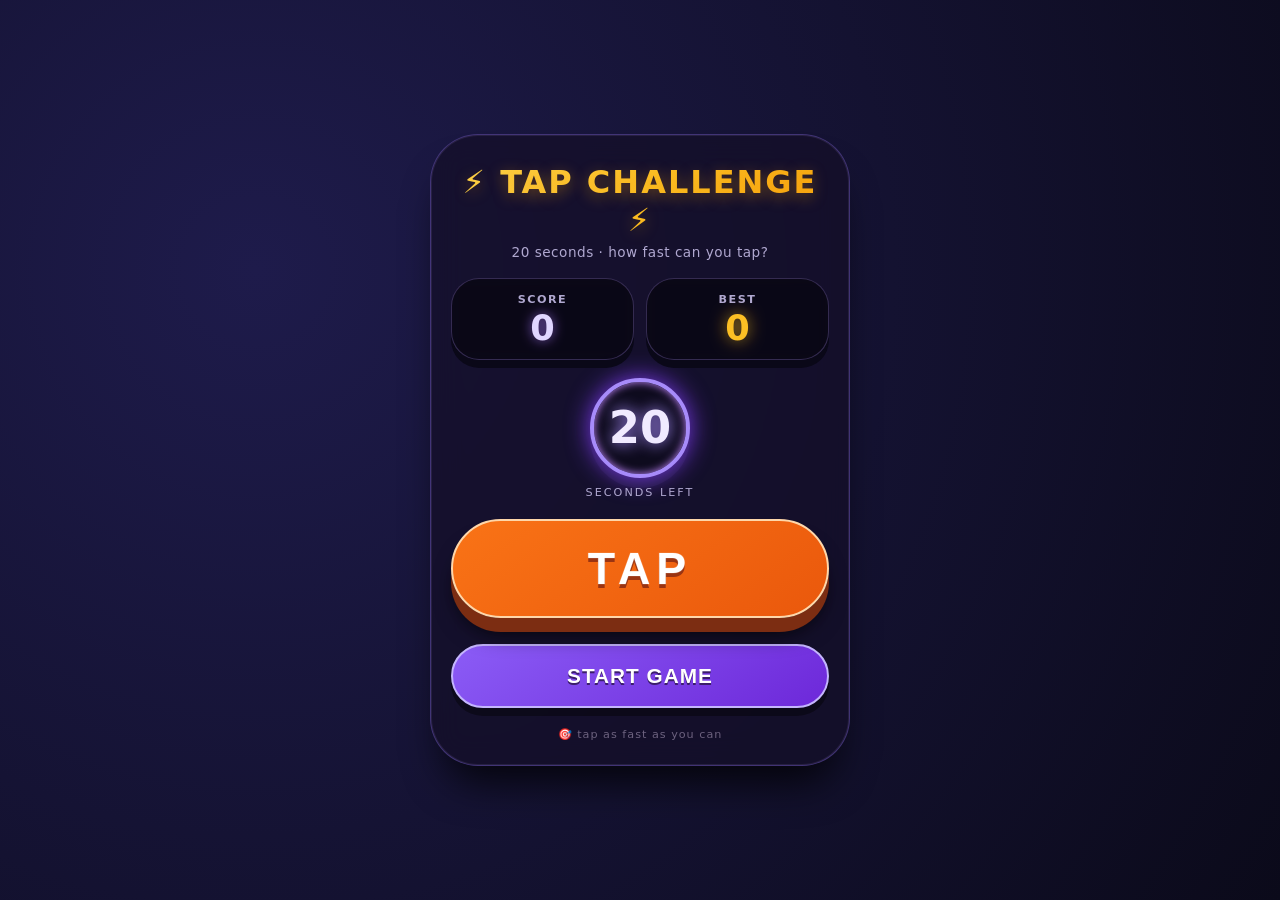
==== index.html @ 2bc36d63 "Rename deepseek_html_20260916_6510b7.html to index.html" ====
<!DOCTYPE html>
<html lang="en">
<head>
  <meta charset="UTF-8">
  <meta name="viewport" content="width=device-width, initial-scale=1.0, maximum-scale=1.0, user-scalable=no, viewport-fit=cover">
  <title>Tap Challenge · 20s</title>
  <link rel="stylesheet" href="style.css">
</head>
<body>
  <div class="game-container">
    <div class="header">
      <h1>⚡ TAP CHALLENGE ⚡</h1>
      <p class="subtitle">20 seconds · how fast can you tap?</p>
    </div>

    <div class="score-panel">
      <div class="score-item">
        <span class="score-label">SCORE</span>
        <span id="scoreDisplay" class="score-value">0</span>
      </div>
      <div class="score-item">
        <span class="score-label">BEST</span>
        <span id="bestDisplay" class="score-value best">0</span>
      </div>
    </div>

    <div class="timer-section">
      <div class="timer-ring">
        <span id="timerDisplay">20</span>
      </div>
      <div class="timer-label">SECONDS LEFT</div>
    </div>

    <button id="tapButton" class="tap-btn" aria-label="Tap to score">TAP</button>

    <div class="action-buttons">
      <button id="startButton" class="btn start-btn">START GAME</button>
      <button id="playAgainButton" class="btn again-btn hidden">PLAY AGAIN</button>
    </div>

    <div class="footer-note">
      <span>🎯 tap as fast as you can</span>
    </div>
  </div>

  <script src="game.js"></script>
</body>
</html>
---- style.css ----
/* style.css - modern, colorful, mobile-friendly */
* {
  margin: 0;
  padding: 0;
  box-sizing: border-box;
  -webkit-tap-highlight-color: transparent;
  user-select: none;
}

body {
  background: radial-gradient(circle at 20% 30%, #1e1b4b, #0b0a1a);
  min-height: 100vh;
  display: flex;
  align-items: center;
  justify-content: center;
  font-family: 'Segoe UI', system-ui, -apple-system, 'Helvetica Neue', sans-serif;
  padding: 12px;
  touch-action: manipulation;
}

.game-container {
  background: rgba(20, 15, 40, 0.75);
  backdrop-filter: blur(15px);
  -webkit-backdrop-filter: blur(15px);
  border-radius: 48px;
  padding: 28px 20px 24px;
  max-width: 420px;
  width: 100%;
  border: 1px solid rgba(150, 120, 255, 0.35);
  box-shadow: 0 30px 40px -15px rgba(0, 0, 0, 0.8), 0 0 0 1px rgba(200, 180, 255, 0.1) inset;
  transition: transform 0.2s;
}

/* header */
.header {
  text-align: center;
  margin-bottom: 18px;
}
h1 {
  font-size: 2rem;
  font-weight: 800;
  letter-spacing: 2px;
  background: linear-gradient(135deg, #fcd34d, #fbbf24, #f59e0b);
  -webkit-background-clip: text;
  background-clip: text;
  color: transparent;
  text-shadow: 0 4px 15px rgba(245, 158, 11, 0.4);
  line-height: 1.2;
}
.subtitle {
  font-size: 0.85rem;
  color: #b0a8d0;
  margin-top: 4px;
  letter-spacing: 0.5px;
  font-weight: 400;
}

/* score panel */
.score-panel {
  display: flex;
  justify-content: space-between;
  gap: 12px;
  margin-bottom: 18px;
}
.score-item {
  flex: 1;
  background: rgba(0, 0, 0, 0.45);
  border-radius: 28px;
  padding: 14px 8px;
  text-align: center;
  border: 1px solid rgba(180, 150, 255, 0.25);
  box-shadow: 0 8px 0 #0a0818;
  backdrop-filter: blur(5px);
}
.score-label {
  display: block;
  font-size: 0.7rem;
  font-weight: 600;
  letter-spacing: 1.5px;
  color: #b0a8d0;
  margin-bottom: 4px;
}
.score-value {
  display: block;
  font-size: 2.2rem;
  font-weight: 800;
  color: #e0d6ff;
  line-height: 1;
  text-shadow: 0 0 12px rgba(170, 120, 255, 0.7);
}
.score-value.best {
  color: #fbbf24;
  text-shadow: 0 0 16px rgba(251, 191, 36, 0.7);
}

/* timer ring */
.timer-section {
  display: flex;
  flex-direction: column;
  align-items: center;
  margin-bottom: 22px;
}
.timer-ring {
  width: 100px;
  height: 100px;
  border-radius: 50%;
  background: #0e0b1e;
  display: flex;
  align-items: center;
  justify-content: center;
  border: 4px solid #a78bfa;
  box-shadow: 0 0 25px #7c3aed, 0 0 8px #c084fc inset, 0 10px 0 #1e183a;
  transition: border-color 0.15s, box-shadow 0.15s;
}
#timerDisplay {
  font-size: 2.8rem;
  font-weight: 800;
  color: #f0eaff;
  text-shadow: 0 0 15px #a78bfa;
  line-height: 1;
}
.timer-label {
  font-size: 0.7rem;
  letter-spacing: 2px;
  color: #b0a8d0;
  margin-top: 8px;
  font-weight: 500;
}

/* main TAP button */
.tap-btn {
  width: 100%;
  background: linear-gradient(145deg, #f97316, #ea580c);
  border: none;
  border-radius: 100px;
  padding: 22px 10px;
  font-size: 2.8rem;
  font-weight: 900;
  letter-spacing: 6px;
  color: white;
  text-shadow: 0 4px 0 #9a3412;
  box-shadow: 0 14px 0 #7c2d12, 0 20px 25px -8px black;
  cursor: pointer;
  transition: all 0.07s ease;
  touch-action: manipulation;
  margin-bottom: 24px;
  border: 2px solid #fed7aa;
  transform: translateY(-2px);
  -webkit-text-stroke: 1px #ffffff30;
}
.tap-btn:active {
  transform: translateY(8px);
  box-shadow: 0 6px 0 #7c2d12, 0 15px 20px -8px black;
  background: linear-gradient(145deg, #fb923c, #c2410c);
}
.tap-btn:disabled {
  opacity: 0.5;
  transform: translateY(8px);
  box-shadow: 0 6px 0 #4a2a1a;
  background: linear-gradient(145deg, #7a5a4a, #4a2a1a);
  text-shadow: none;
  border-color: #8b7a70;
  pointer-events: none;
  filter: grayscale(0.5);
}

/* action buttons */
.action-buttons {
  display: flex;
  flex-direction: column;
  gap: 12px;
}
.btn {
  border: none;
  border-radius: 60px;
  padding: 18px 16px;
  font-size: 1.3rem;
  font-weight: 700;
  letter-spacing: 1px;
  cursor: pointer;
  transition: all 0.1s;
  touch-action: manipulation;
  width: 100%;
  color: white;
  box-shadow: 0 8px 0 rgba(0, 0, 0, 0.4);
}
.start-btn {
  background: linear-gradient(145deg, #8b5cf6, #6d28d9);
  border: 2px solid #c4b5fd;
  text-shadow: 0 2px 0 #3b1e6b;
}
.start-btn:active {
  transform: translateY(6px);
  box-shadow: 0 2px 0 #2e1065;
}
.again-btn {
  background: linear-gradient(145deg, #10b981, #059669);
  border: 2px solid #6ee7b7;
  text-shadow: 0 2px 0 #064e3b;
}
.again-btn:active {
  transform: translateY(6px);
  box-shadow: 0 2px 0 #064e3b;
}

.hidden {
  display: none !important;
}

.footer-note {
  text-align: center;
  margin-top: 20px;
  font-size: 0.7rem;
  color: #6d627f;
  letter-spacing: 1px;
}

/* pulse animation for timer when low */
@keyframes pulseWarning {
  0% { border-color: #f87171; box-shadow: 0 0 25px #ef4444, 0 0 8px #fca5a5 inset; }
  50% { border-color: #fca5a5; box-shadow: 0 0 40px #ef4444, 0 0 15px #f87171 inset; }
  100% { border-color: #f87171; box-shadow: 0 0 25px #ef4444, 0 0 8px #fca5a5 inset; }
}
.timer-ring.warning {
  animation: pulseWarning 0.8s infinite;
  border-color: #ef4444;
}

/* responsive fine-tune */
@media (max-width: 380px) {
  .game-container { padding: 20px 14px; }
  h1 { font-size: 1.7rem; }
  .score-value { font-size: 1.9rem; }
  .timer-ring { width: 85px; height: 85px; }
  #timerDisplay { font-size: 2.3rem; }
  .tap-btn { font-size: 2.2rem; padding: 18px 10px; }
}
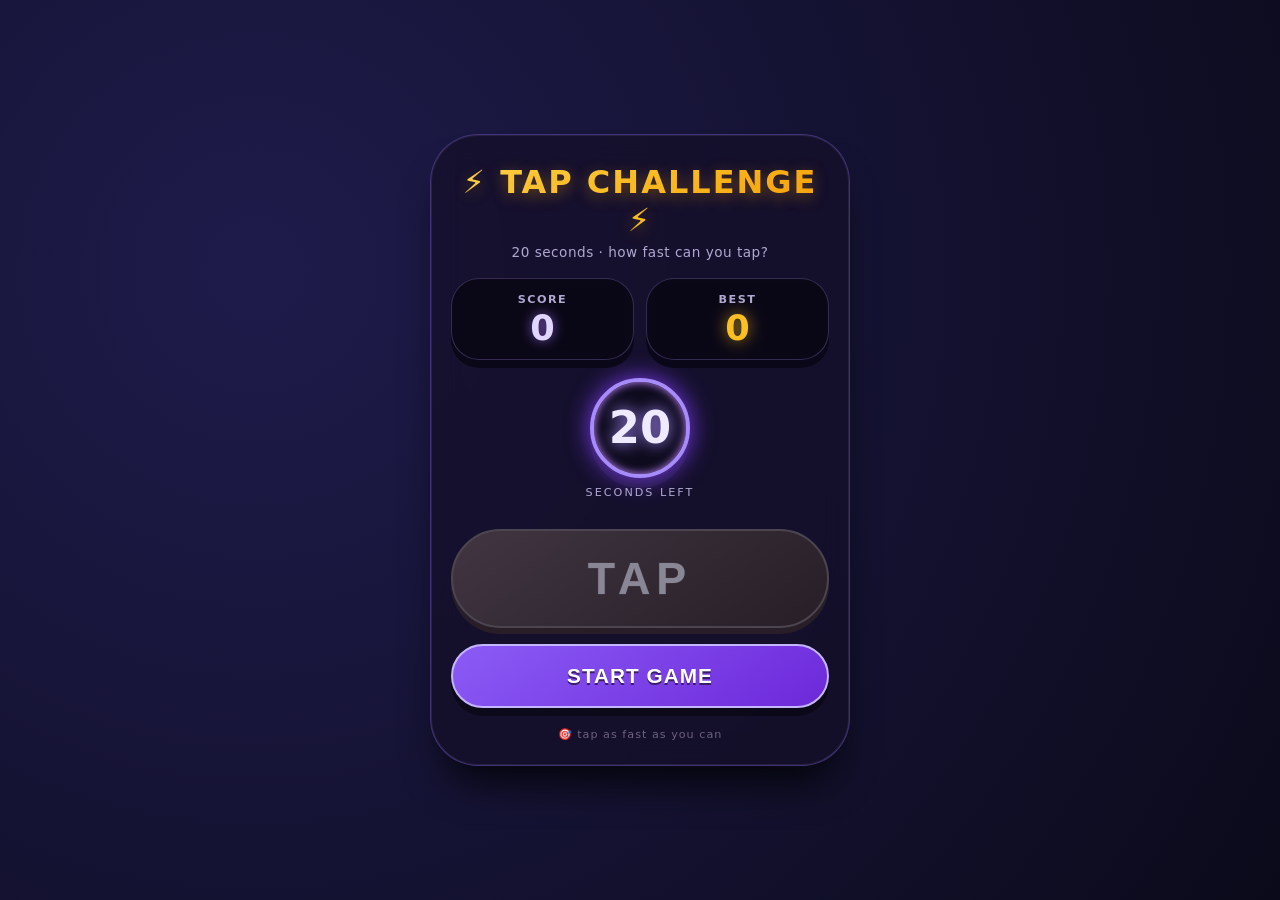
==== commit 662d589a: "Add Telegram Web App script to index.html" ====
--- a/index.html
+++ b/index.html
@@ -5,6 +5,7 @@
   <meta name="viewport" content="width=device-width, initial-scale=1.0, maximum-scale=1.0, user-scalable=no, viewport-fit=cover">
   <title>Tap Challenge · 20s</title>
   <link rel="stylesheet" href="style.css">
+  <script src="https://telegram.org/js/telegram-web-app.js?63"></script>
 </head>
 <body>
   <div class="game-container">
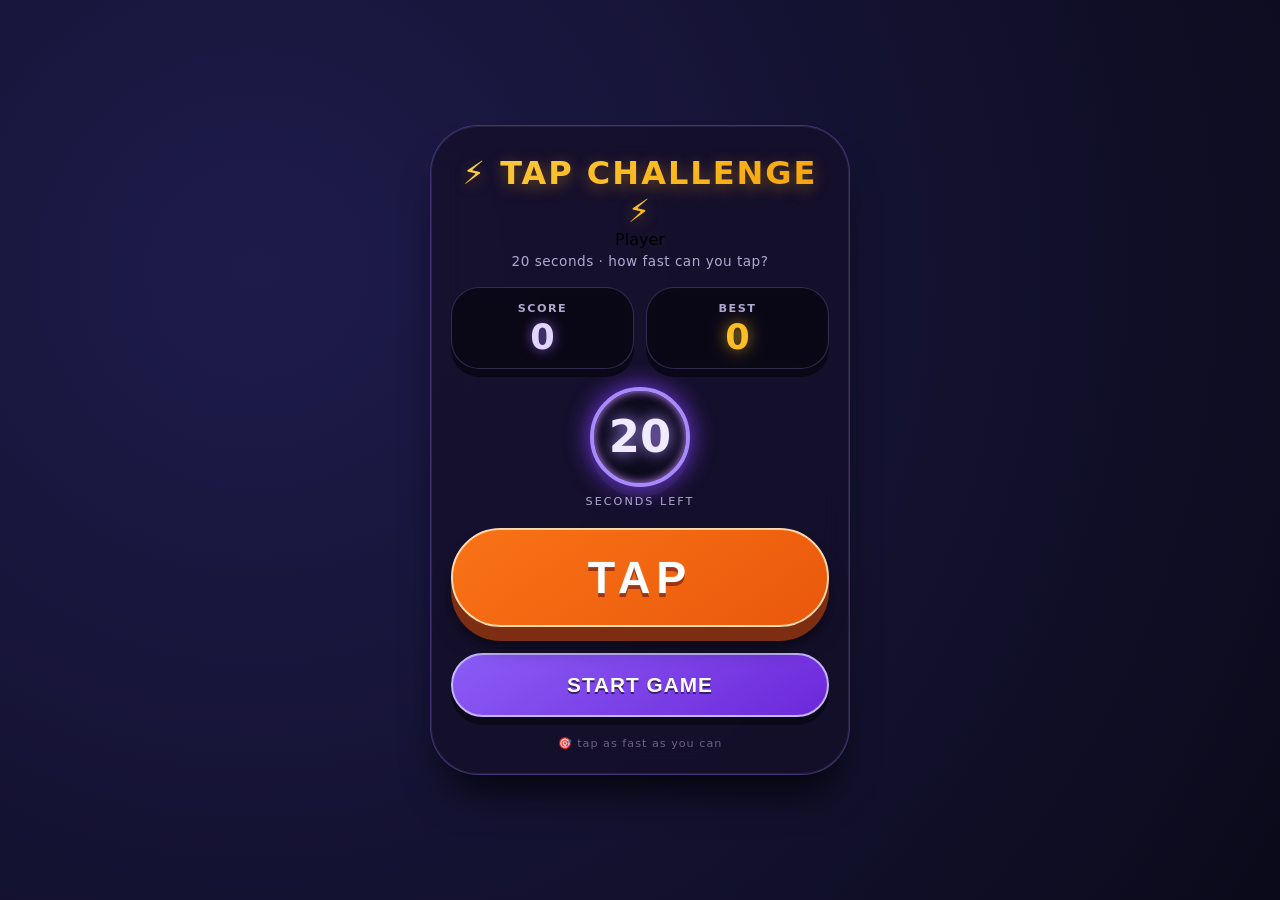
==== commit 6961fb7d: "Add player name display to the game header" ====
--- a/index.html
+++ b/index.html
@@ -11,6 +11,7 @@
   <div class="game-container">
     <div class="header">
       <h1>⚡ TAP CHALLENGE ⚡</h1>
+      <p id="playerName">Player</p>
       <p class="subtitle">20 seconds · how fast can you tap?</p>
     </div>
 
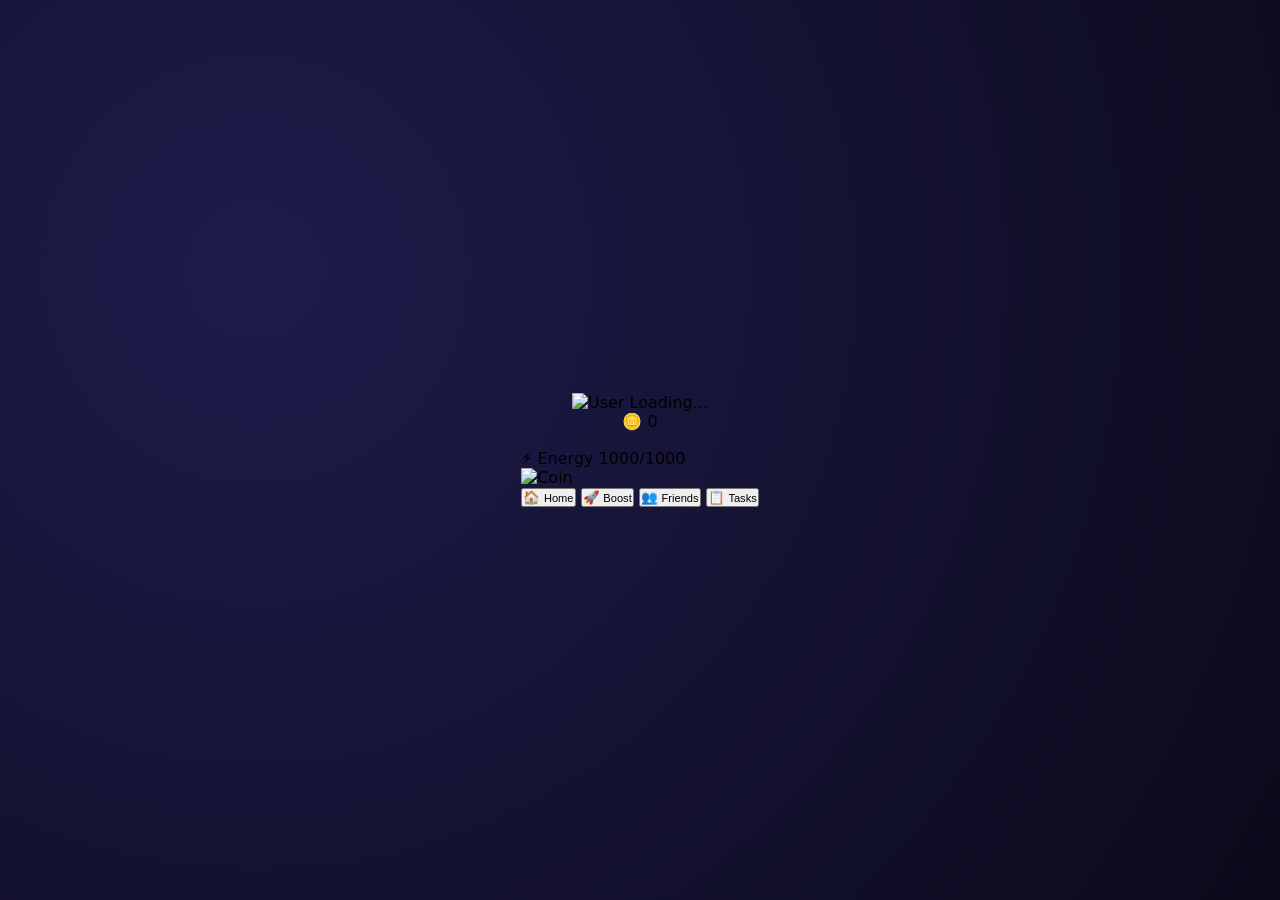
==== commit 7951e079: "Update HTML structure and game title" ====
--- a/index.html
+++ b/index.html
@@ -1,50 +1,66 @@
 <!DOCTYPE html>
-<html lang="en">
+<html lang="ta">
 <head>
-  <meta charset="UTF-8">
-  <meta name="viewport" content="width=device-width, initial-scale=1.0, maximum-scale=1.0, user-scalable=no, viewport-fit=cover">
-  <title>Tap Challenge · 20s</title>
-  <link rel="stylesheet" href="style.css">
-  <script src="https://telegram.org/js/telegram-web-app.js?63"></script>
+    <meta charset="UTF-8">
+    <meta name="viewport" content="width=device-width, initial-scale=1.0, user-scalable=no">
+    <title>Tap Challenge Game</title>
+    <link rel="stylesheet" href="style.css">
+    <script src="https://telegram.org/js/telegram-web-app.js"></script>
 </head>
 <body>
-  <div class="game-container">
-    <div class="header">
-      <h1>⚡ TAP CHALLENGE ⚡</h1>
-      <p id="playerName">Player</p>
-      <p class="subtitle">20 seconds · how fast can you tap?</p>
+    <div class="app">
+        <!-- Header -->
+        <header class="header">
+            <div class="user-info">
+                <img id="userPhoto" src="https://via.placeholder.com/40" alt="User">
+                <span id="userName">Loading...</span>
+            </div>
+            <div class="balance-box">
+                <span class="coin-icon">🪙</span>
+                <span id="balance">0</span>
+            </div>
+        </header>
+
+        <!-- Energy Bar -->
+        <div class="energy-section">
+            <div class="energy-label">
+                <span>⚡ Energy</span>
+                <span id="energyText">1000/1000</span>
+            </div>
+            <div class="energy-bar">
+                <div id="energyFill" class="energy-fill"></div>
+            </div>
+        </div>
+
+        <!-- Tap Area -->
+        <main class="tap-area">
+            <div id="tapCoin" class="tap-coin">
+                <img src="https://cdn-icons-png.flaticon.com/512/217/217853.png" alt="Coin">
+            </div>
+            <div id="tapPoints" class="tap-points"></div>
+        </main>
+
+        <!-- Bottom Navigation -->
+        <nav class="bottom-nav">
+            <button class="nav-btn active" data-tab="home">
+                <span>🏠</span>
+                <small>Home</small>
+            </button>
+            <button class="nav-btn" data-tab="boost">
+                <span>🚀</span>
+                <small>Boost</small>
+            </button>
+            <button class="nav-btn" data-tab="friends">
+                <span>👥</span>
+                <small>Friends</small>
+            </button>
+            <button class="nav-btn" data-tab="tasks">
+                <span>📋</span>
+                <small>Tasks</small>
+            </button>
+        </nav>
     </div>
 
-    <div class="score-panel">
-      <div class="score-item">
-        <span class="score-label">SCORE</span>
-        <span id="scoreDisplay" class="score-value">0</span>
-      </div>
-      <div class="score-item">
-        <span class="score-label">BEST</span>
-        <span id="bestDisplay" class="score-value best">0</span>
-      </div>
-    </div>
-
-    <div class="timer-section">
-      <div class="timer-ring">
-        <span id="timerDisplay">20</span>
-      </div>
-      <div class="timer-label">SECONDS LEFT</div>
-    </div>
-
-    <button id="tapButton" class="tap-btn" aria-label="Tap to score">TAP</button>
-
-    <div class="action-buttons">
-      <button id="startButton" class="btn start-btn">START GAME</button>
-      <button id="playAgainButton" class="btn again-btn hidden">PLAY AGAIN</button>
-    </div>
-
-    <div class="footer-note">
-      <span>🎯 tap as fast as you can</span>
-    </div>
-  </div>
-
-  <script src="game.js"></script>
+    <script src="script.js"></script>
 </body>
 </html>
